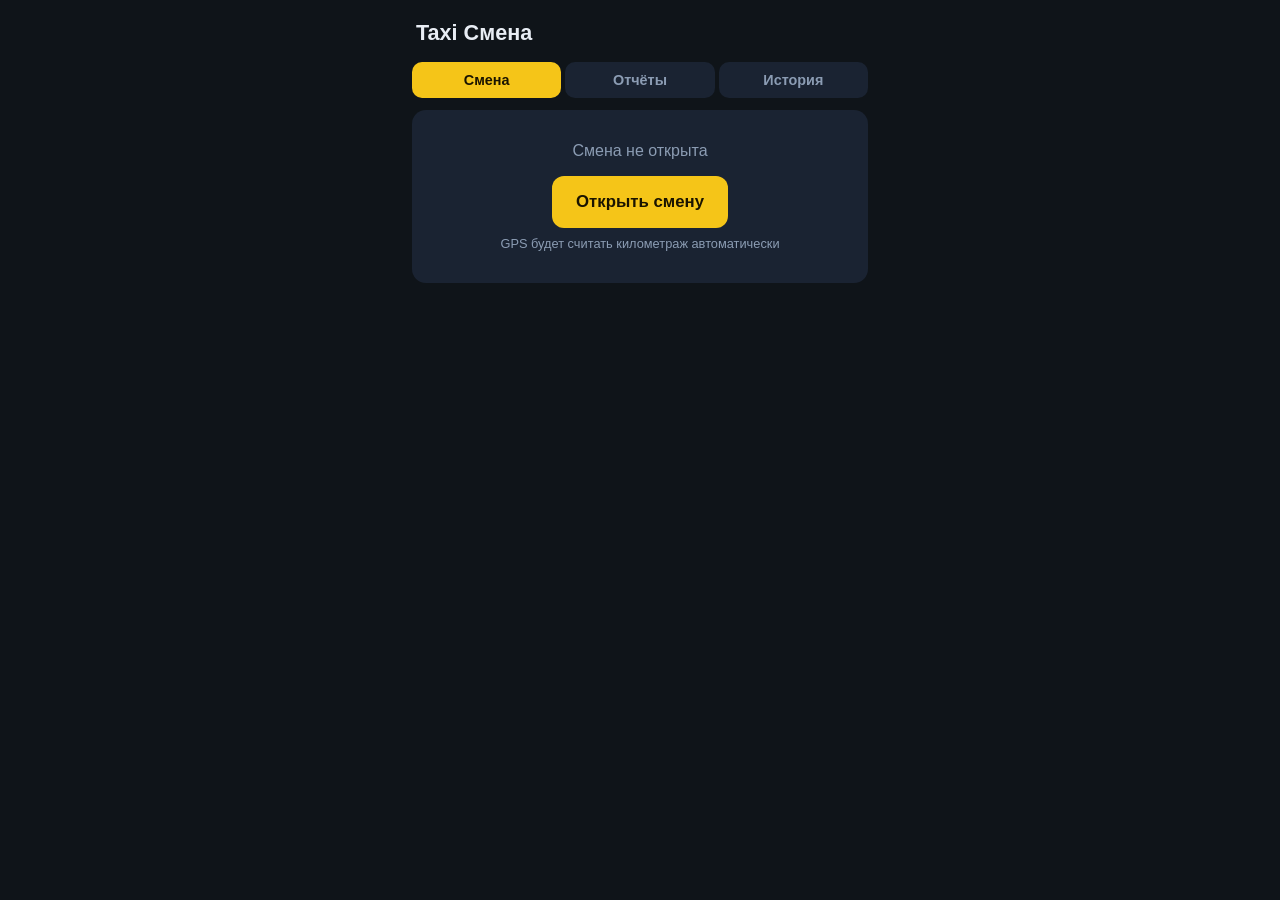
==== android/app/src/main/assets/index.html @ 208060b2 "Add Taxi Смена Android app and GitHub Actions APK build Co-authored-by: Cursor <cursoragent@cursor.c" ====
<!DOCTYPE html>
<html lang="ru">
<head>
  <meta charset="UTF-8">
  <meta name="viewport" content="width=device-width, initial-scale=1, maximum-scale=1, user-scalable=no, viewport-fit=cover">
  <meta name="theme-color" content="#f5c518">
  <title>Taxi Смена</title>
  <link rel="stylesheet" href="css/styles.css">
</head>
<body>
  <div id="app">
    <header class="header">
      <h1>Taxi Смена</h1>
      <div id="shift-badge" class="shift-badge hidden">Смена активна</div>
    </header>

    <nav class="tabs">
      <button class="tab active" data-tab="shift">Смена</button>
      <button class="tab" data-tab="reports">Отчёты</button>
      <button class="tab" data-tab="history">История</button>
    </nav>

    <main>
      <section id="tab-shift" class="tab-panel active">
        <div id="no-shift" class="card center">
          <p class="muted">Смена не открыта</p>
          <button id="btn-start-shift" class="btn btn-primary btn-lg">Открыть смену</button>
          <p class="hint">GPS будет считать километраж автоматически</p>
        </div>

        <div id="active-shift" class="hidden">
          <div class="card stats-grid">
            <div class="stat">
              <span class="stat-label">Пробег</span>
              <span id="live-km" class="stat-value">0.0 км</span>
            </div>
            <div class="stat">
              <span class="stat-label">Время</span>
              <span id="live-time" class="stat-value">0 мин</span>
            </div>
            <div class="stat">
              <span class="stat-label">Заработок</span>
              <span id="live-gross" class="stat-value accent">0 ₽</span>
            </div>
            <div class="stat">
              <span class="stat-label">Чистыми</span>
              <span id="live-net" class="stat-value">0 ₽</span>
            </div>
          </div>

          <div id="gps-status" class="gps-status">GPS: ожидание...</div>

          <div class="card">
            <h2>Новая поездка</h2>
            <form id="trip-form">
              <label>Сумма, ₽</label>
              <input type="number" id="trip-amount" inputmode="decimal" min="1" step="1" placeholder="450" required>
              <label>Способ оплаты</label>
              <div class="payment-btns">
                <label class="pay-btn"><input type="radio" name="payment" value="cash" checked><span>Нал</span></label>
                <label class="pay-btn"><input type="radio" name="payment" value="card"><span>Карта</span></label>
                <label class="pay-btn"><input type="radio" name="payment" value="app"><span>Приложение</span></label>
              </div>
              <p class="hint">Комиссия: −30 ₽ с каждого заказа</p>
              <button type="submit" class="btn btn-primary btn-block">Добавить поездку</button>
            </form>
          </div>

          <div class="card">
            <h2>Расход</h2>
            <form id="expense-form">
              <label>Категория</label>
              <select id="expense-category">
                <option value="fuel">Бензин</option>
                <option value="wash">Мойка</option>
                <option value="rent">Аренда авто</option>
                <option value="other">Прочее</option>
              </select>
              <label>Сумма, ₽</label>
              <input type="number" id="expense-amount" inputmode="decimal" min="1" step="1" placeholder="500" required>
              <label>Комментарий (необяз.)</label>
              <input type="text" id="expense-note" placeholder="АЗС Лукойл">
              <button type="submit" class="btn btn-secondary btn-block">Добавить расход</button>
            </form>
          </div>

          <div class="card">
            <h2>Поездки смены <span id="trip-count" class="badge">0</span></h2>
            <ul id="trip-list" class="list"></ul>
          </div>

          <div class="card">
            <h2>Расходы смены</h2>
            <ul id="expense-list" class="list"></ul>
          </div>

          <button id="btn-end-shift" class="btn btn-danger btn-block btn-lg">Закрыть смену</button>
        </div>
      </section>

      <section id="tab-reports" class="tab-panel">
        <div class="card">
          <h2>Период</h2>
          <div class="period-btns">
            <button class="period-btn active" data-period="today">Сегодня</button>
            <button class="period-btn" data-period="yesterday">Вчера</button>
            <button class="period-btn" data-period="week">Неделя</button>
            <button class="period-btn" data-period="month">Месяц</button>
            <button class="period-btn" data-period="custom">Свой</button>
          </div>
          <div id="custom-period" class="custom-period hidden">
            <label>С</label>
            <input type="date" id="period-from">
            <label>По</label>
            <input type="date" id="period-to">
            <button id="btn-apply-period" class="btn btn-secondary btn-block">Применить</button>
          </div>
        </div>
        <div id="report-content"></div>
      </section>

      <section id="tab-history" class="tab-panel">
        <div id="history-list" class="history-list"></div>
      </section>
    </main>
  </div>

  <div id="toast" class="toast hidden"></div>

  <script src="js/db.js"></script>
  <script src="js/gps.js"></script>
  <script src="js/reports.js"></script>
  <script src="js/app.js"></script>
</body>
</html>
---- android/app/src/main/assets/css/styles.css ----
*,
*::before,
*::after {
  box-sizing: border-box;
  margin: 0;
  padding: 0;
}

:root {
  --bg: #0f1419;
  --surface: #1a2332;
  --surface2: #243044;
  --text: #e8edf4;
  --muted: #8b9cb3;
  --accent: #f5c518;
  --accent-dim: #c9a012;
  --green: #3dd68c;
  --red: #f07178;
  --blue: #59c2ff;
  --radius: 14px;
  --safe-bottom: env(safe-area-inset-bottom, 0px);
}

html {
  font-size: 16px;
  -webkit-tap-highlight-color: transparent;
}

body {
  font-family: -apple-system, BlinkMacSystemFont, 'Segoe UI', Roboto, sans-serif;
  background: var(--bg);
  color: var(--text);
  min-height: 100dvh;
  padding-bottom: calc(16px + var(--safe-bottom));
  overscroll-behavior: none;
}

#app {
  max-width: 480px;
  margin: 0 auto;
}

.header {
  padding: 20px 16px 8px;
  display: flex;
  align-items: center;
  justify-content: space-between;
}

.header h1 {
  font-size: 1.35rem;
  font-weight: 700;
}

.shift-badge {
  background: var(--green);
  color: #0a1a10;
  font-size: 0.75rem;
  font-weight: 600;
  padding: 4px 10px;
  border-radius: 20px;
  animation: pulse 2s infinite;
}

@keyframes pulse {
  0%, 100% { opacity: 1; }
  50% { opacity: 0.7; }
}

.tabs {
  display: flex;
  gap: 4px;
  padding: 8px 12px 12px;
  position: sticky;
  top: 0;
  background: var(--bg);
  z-index: 10;
}

.tab {
  flex: 1;
  padding: 10px 8px;
  border: none;
  border-radius: 10px;
  background: var(--surface);
  color: var(--muted);
  font-size: 0.9rem;
  font-weight: 600;
  cursor: pointer;
}

.tab.active {
  background: var(--accent);
  color: #1a1400;
}

main {
  padding: 0 12px;
}

.tab-panel {
  display: none;
}

.tab-panel.active {
  display: block;
}

.card {
  background: var(--surface);
  border-radius: var(--radius);
  padding: 16px;
  margin-bottom: 12px;
}

.card.center {
  text-align: center;
  padding: 32px 16px;
}

.card h2 {
  font-size: 1rem;
  margin-bottom: 12px;
  display: flex;
  align-items: center;
  gap: 8px;
}

.muted {
  color: var(--muted);
  margin-bottom: 16px;
}

.hint {
  color: var(--muted);
  font-size: 0.8rem;
  margin-top: 8px;
}

.btn {
  border: none;
  border-radius: 12px;
  padding: 12px 20px;
  font-size: 1rem;
  font-weight: 600;
  cursor: pointer;
  transition: opacity 0.15s;
}

.btn:active {
  opacity: 0.8;
}

.btn-primary {
  background: var(--accent);
  color: #1a1400;
}

.btn-secondary {
  background: var(--surface2);
  color: var(--text);
}

.btn-danger {
  background: var(--red);
  color: #fff;
}

.btn-lg {
  padding: 16px 24px;
  font-size: 1.05rem;
}

.btn-block {
  width: 100%;
  margin-top: 12px;
}

label {
  display: block;
  font-size: 0.85rem;
  color: var(--muted);
  margin: 12px 0 6px;
}

label:first-child {
  margin-top: 0;
}

input[type='number'],
input[type='text'],
input[type='date'],
select {
  width: 100%;
  padding: 14px;
  border: 2px solid var(--surface2);
  border-radius: 12px;
  background: var(--bg);
  color: var(--text);
  font-size: 1.1rem;
  outline: none;
}

input:focus,
select:focus {
  border-color: var(--accent);
}

.payment-btns {
  display: flex;
  gap: 8px;
}

.pay-btn {
  flex: 1;
  margin: 0;
  cursor: pointer;
}

.pay-btn input {
  display: none;
}

.pay-btn span {
  display: block;
  text-align: center;
  padding: 12px 8px;
  border-radius: 12px;
  background: var(--surface2);
  color: var(--muted);
  font-weight: 600;
  font-size: 0.9rem;
  transition: all 0.15s;
}

.pay-btn input:checked + span {
  background: var(--accent);
  color: #1a1400;
}

.stats-grid {
  display: grid;
  grid-template-columns: 1fr 1fr;
  gap: 12px;
}

.stat {
  background: var(--surface2);
  border-radius: 12px;
  padding: 12px;
  text-align: center;
}

.stat-label {
  display: block;
  font-size: 0.75rem;
  color: var(--muted);
  margin-bottom: 4px;
}

.stat-value {
  font-size: 1.15rem;
  font-weight: 700;
}

.stat-value.accent {
  color: var(--accent);
}

.gps-status {
  text-align: center;
  font-size: 0.8rem;
  color: var(--muted);
  margin-bottom: 12px;
  padding: 8px;
  border-radius: 8px;
  background: var(--surface);
}

.gps-status.active {
  color: var(--green);
}

.gps-status.error {
  color: var(--red);
}

.badge {
  background: var(--surface2);
  color: var(--accent);
  font-size: 0.75rem;
  padding: 2px 8px;
  border-radius: 10px;
}

.list {
  list-style: none;
}

.list-item {
  display: flex;
  align-items: center;
  justify-content: space-between;
  padding: 12px 0;
  border-bottom: 1px solid var(--surface2);
}

.list-item:last-child {
  border-bottom: none;
}

.list-item-info {
  flex: 1;
}

.list-item-title {
  font-weight: 600;
}

.list-item-sub {
  font-size: 0.8rem;
  color: var(--muted);
  margin-top: 2px;
}

.list-item-amount {
  font-weight: 700;
  margin-right: 8px;
}

.list-item-amount.positive {
  color: var(--green);
}

.list-item-amount.negative {
  color: var(--red);
}

.btn-icon {
  background: none;
  border: none;
  color: var(--muted);
  font-size: 1.2rem;
  padding: 4px 8px;
  cursor: pointer;
}

.period-btns {
  display: flex;
  flex-wrap: wrap;
  gap: 8px;
}

.period-btn {
  padding: 8px 14px;
  border: none;
  border-radius: 20px;
  background: var(--surface2);
  color: var(--muted);
  font-size: 0.85rem;
  font-weight: 600;
  cursor: pointer;
}

.period-btn.active {
  background: var(--accent);
  color: #1a1400;
}

.custom-period {
  margin-top: 12px;
}

.report-section {
  margin-bottom: 16px;
}

.report-section h3 {
  font-size: 0.85rem;
  color: var(--muted);
  margin-bottom: 8px;
  text-transform: uppercase;
  letter-spacing: 0.05em;
}

.report-big {
  font-size: 2rem;
  font-weight: 800;
  color: var(--accent);
}

.report-grid {
  display: grid;
  grid-template-columns: 1fr 1fr;
  gap: 10px;
}

.report-item {
  background: var(--surface2);
  border-radius: 12px;
  padding: 12px;
}

.report-item-label {
  font-size: 0.75rem;
  color: var(--muted);
}

.report-item-value {
  font-size: 1.1rem;
  font-weight: 700;
  margin-top: 4px;
}

.report-item-value.green {
  color: var(--green);
}

.report-item-value.red {
  color: var(--red);
}

.daily-bar {
  display: flex;
  align-items: center;
  gap: 10px;
  padding: 8px 0;
  border-bottom: 1px solid var(--surface2);
}

.daily-bar:last-child {
  border-bottom: none;
}

.daily-date {
  width: 70px;
  font-size: 0.8rem;
  color: var(--muted);
}

.daily-bar-track {
  flex: 1;
  height: 8px;
  background: var(--surface2);
  border-radius: 4px;
  overflow: hidden;
}

.daily-bar-fill {
  height: 100%;
  background: var(--accent);
  border-radius: 4px;
}

.daily-amount {
  width: 80px;
  text-align: right;
  font-size: 0.85rem;
  font-weight: 600;
}

.history-item {
  background: var(--surface);
  border-radius: var(--radius);
  padding: 16px;
  margin-bottom: 10px;
  cursor: pointer;
}

.history-item:active {
  background: var(--surface2);
}

.history-header {
  display: flex;
  justify-content: space-between;
  align-items: center;
  margin-bottom: 8px;
}

.history-date {
  font-weight: 700;
}

.history-status {
  font-size: 0.75rem;
  padding: 2px 8px;
  border-radius: 10px;
}

.history-status.active {
  background: var(--green);
  color: #0a1a10;
}

.history-status.closed {
  background: var(--surface2);
  color: var(--muted);
}

.history-stats {
  display: flex;
  gap: 16px;
  font-size: 0.85rem;
  color: var(--muted);
}

.history-net {
  color: var(--accent);
  font-weight: 700;
}

.toast {
  position: fixed;
  bottom: calc(24px + var(--safe-bottom));
  left: 50%;
  transform: translateX(-50%);
  background: var(--surface2);
  color: var(--text);
  padding: 12px 24px;
  border-radius: 12px;
  font-size: 0.9rem;
  z-index: 100;
  box-shadow: 0 4px 20px rgba(0, 0, 0, 0.4);
  transition: opacity 0.3s;
}

.hidden {
  display: none !important;
}

.empty-state {
  text-align: center;
  color: var(--muted);
  padding: 32px 16px;
}

@media (max-width: 360px) {
  .stats-grid,
  .report-grid {
    grid-template-columns: 1fr;
  }
}
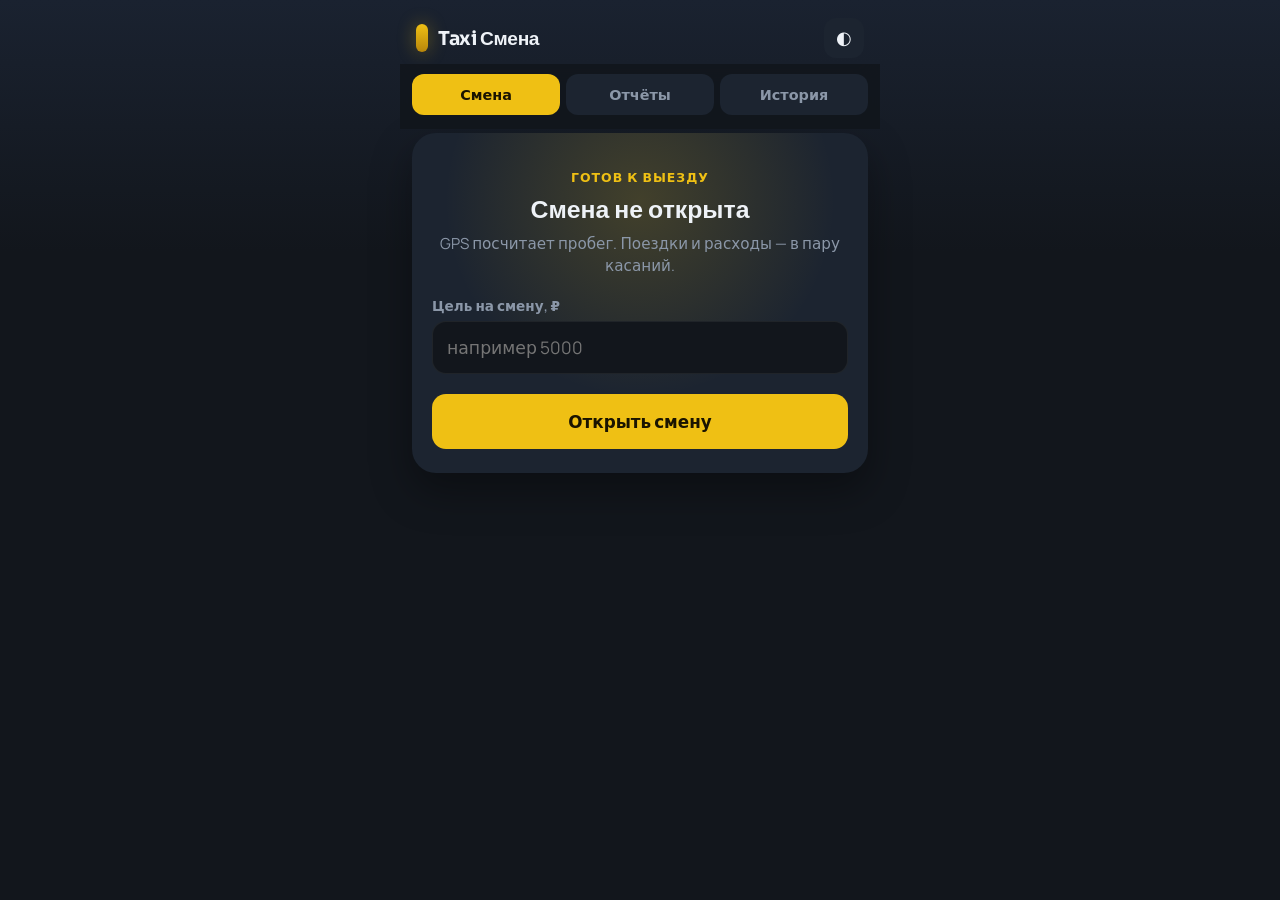
==== commit 79ab0254: "Improve UI: themes, shift summary, goals, quick amounts, modals Co-authored-by: Cursor <cursoragent@" ====
--- a/android/app/src/main/assets/index.html
+++ b/android/app/src/main/assets/index.html
@@ -1,17 +1,28 @@
 <!DOCTYPE html>
-<html lang="ru">
+<html lang="ru" data-theme="dark">
 <head>
   <meta charset="UTF-8">
   <meta name="viewport" content="width=device-width, initial-scale=1, maximum-scale=1, user-scalable=no, viewport-fit=cover">
-  <meta name="theme-color" content="#f5c518">
+  <meta name="theme-color" content="#12161c">
+  <meta name="apple-mobile-web-app-capable" content="yes">
+  <meta name="mobile-web-app-capable" content="yes">
   <title>Taxi Смена</title>
+  <link rel="manifest" href="manifest.json">
+  <link rel="icon" href="icons/icon-192.png">
+  <link rel="apple-touch-icon" href="icons/icon-192.png">
   <link rel="stylesheet" href="css/styles.css">
 </head>
 <body>
   <div id="app">
     <header class="header">
-      <h1>Taxi Смена</h1>
-      <div id="shift-badge" class="shift-badge hidden">Смена активна</div>
+      <div class="brand">
+        <span class="brand-mark" aria-hidden="true"></span>
+        <h1>Taxi Смена</h1>
+      </div>
+      <div class="header-actions">
+        <div id="shift-badge" class="shift-badge hidden">В смене</div>
+        <button id="btn-theme" class="icon-btn" type="button" aria-label="Тема" title="Тема">◐</button>
+      </div>
     </header>
 
     <nav class="tabs">
@@ -22,79 +33,84 @@
 
     <main>
       <section id="tab-shift" class="tab-panel active">
-        <div id="no-shift" class="card center">
-          <p class="muted">Смена не открыта</p>
-          <button id="btn-start-shift" class="btn btn-primary btn-lg">Открыть смену</button>
-          <p class="hint">GPS будет считать километраж автоматически</p>
+        <div id="no-shift" class="idle-screen">
+          <div class="idle-glow" aria-hidden="true"></div>
+          <p class="idle-kicker">Готов к выезду</p>
+          <h2 class="idle-title">Смена не открыта</h2>
+          <p class="idle-text">GPS посчитает пробег. Поездки и расходы — в пару касаний.</p>
+          <div class="goal-setup">
+            <label for="goal-input">Цель на смену, ₽</label>
+            <input type="number" id="goal-input" inputmode="numeric" min="0" step="100" placeholder="например 5000">
+          </div>
+          <button id="btn-start-shift" class="btn btn-primary btn-lg btn-block">Открыть смену</button>
         </div>
 
         <div id="active-shift" class="hidden">
-          <div class="card stats-grid">
-            <div class="stat">
+          <div class="hero-card">
+            <div class="hero-label">Чистыми сейчас</div>
+            <div id="live-net" class="hero-value">0 ₽</div>
+            <div class="hero-sub">
+              <span id="live-gross">0 ₽</span> валом
+              <span class="dot">·</span>
+              <span id="live-trips-count">0 поездок</span>
+            </div>
+            <div id="goal-block" class="goal-block hidden">
+              <div class="goal-row">
+                <span>Цель смены</span>
+                <span id="goal-text">0 / 0 ₽</span>
+              </div>
+              <div class="goal-track"><div id="goal-fill" class="goal-fill"></div></div>
+            </div>
+          </div>
+
+          <div class="stats-row">
+            <div class="stat-chip">
               <span class="stat-label">Пробег</span>
               <span id="live-km" class="stat-value">0.0 км</span>
             </div>
-            <div class="stat">
+            <div class="stat-chip">
               <span class="stat-label">Время</span>
               <span id="live-time" class="stat-value">0 мин</span>
             </div>
-            <div class="stat">
-              <span class="stat-label">Заработок</span>
-              <span id="live-gross" class="stat-value accent">0 ₽</span>
-            </div>
-            <div class="stat">
-              <span class="stat-label">Чистыми</span>
-              <span id="live-net" class="stat-value">0 ₽</span>
+            <div class="stat-chip">
+              <span class="stat-label">Комиссия</span>
+              <span id="live-commission" class="stat-value">0 ₽</span>
             </div>
           </div>
 
           <div id="gps-status" class="gps-status">GPS: ожидание...</div>
 
-          <div class="card">
-            <h2>Новая поездка</h2>
-            <form id="trip-form">
-              <label>Сумма, ₽</label>
-              <input type="number" id="trip-amount" inputmode="decimal" min="1" step="1" placeholder="450" required>
-              <label>Способ оплаты</label>
-              <div class="payment-btns">
-                <label class="pay-btn"><input type="radio" name="payment" value="cash" checked><span>Нал</span></label>
-                <label class="pay-btn"><input type="radio" name="payment" value="card"><span>Карта</span></label>
-                <label class="pay-btn"><input type="radio" name="payment" value="app"><span>Приложение</span></label>
-              </div>
-              <p class="hint">Комиссия: −30 ₽ с каждого заказа</p>
-              <button type="submit" class="btn btn-primary btn-block">Добавить поездку</button>
-            </form>
-          </div>
-
-          <div class="card">
-            <h2>Расход</h2>
-            <form id="expense-form">
-              <label>Категория</label>
-              <select id="expense-category">
-                <option value="fuel">Бензин</option>
-                <option value="wash">Мойка</option>
-                <option value="rent">Аренда авто</option>
-                <option value="other">Прочее</option>
-              </select>
-              <label>Сумма, ₽</label>
-              <input type="number" id="expense-amount" inputmode="decimal" min="1" step="1" placeholder="500" required>
-              <label>Комментарий (необяз.)</label>
-              <input type="text" id="expense-note" placeholder="АЗС Лукойл">
-              <button type="submit" class="btn btn-secondary btn-block">Добавить расход</button>
-            </form>
-          </div>
-
-          <div class="card">
-            <h2>Поездки смены <span id="trip-count" class="badge">0</span></h2>
+          <div class="action-row">
+            <button id="btn-open-trip" class="btn btn-primary action-btn" type="button">+ Поездка</button>
+            <button id="btn-open-expense" class="btn btn-secondary action-btn" type="button">+ Расход</button>
+          </div>
+
+          <div class="card soft">
+            <div class="card-head">
+              <h2>Последние поездки</h2>
+              <span id="trip-count" class="badge">0</span>
+            </div>
             <ul id="trip-list" class="list"></ul>
           </div>
 
-          <div class="card">
-            <h2>Расходы смены</h2>
+          <div class="card soft">
+            <div class="card-head">
+              <h2>Расходы</h2>
+            </div>
             <ul id="expense-list" class="list"></ul>
           </div>
 
-          <button id="btn-end-shift" class="btn btn-danger btn-block btn-lg">Закрыть смену</button>
+          <button id="btn-end-shift" class="btn btn-danger btn-block btn-lg" type="button">Закрыть смену</button>
+        </div>
+
+        <div id="shift-summary" class="summary-screen hidden">
+          <p class="summary-kicker">Смена закрыта</p>
+          <h2 class="summary-title">Итог смены</h2>
+          <div id="summary-net" class="summary-net">0 ₽</div>
+          <p class="summary-caption">чистыми</p>
+          <div id="summary-grid" class="summary-grid"></div>
+          <div id="summary-goal" class="summary-goal hidden"></div>
+          <button id="btn-summary-done" class="btn btn-primary btn-block btn-lg" type="button">Готово</button>
         </div>
       </section>
 
@@ -102,18 +118,18 @@
         <div class="card">
           <h2>Период</h2>
           <div class="period-btns">
-            <button class="period-btn active" data-period="today">Сегодня</button>
-            <button class="period-btn" data-period="yesterday">Вчера</button>
-            <button class="period-btn" data-period="week">Неделя</button>
-            <button class="period-btn" data-period="month">Месяц</button>
-            <button class="period-btn" data-period="custom">Свой</button>
+            <button class="period-btn active" data-period="today" type="button">Сегодня</button>
+            <button class="period-btn" data-period="yesterday" type="button">Вчера</button>
+            <button class="period-btn" data-period="week" type="button">Неделя</button>
+            <button class="period-btn" data-period="month" type="button">Месяц</button>
+            <button class="period-btn" data-period="custom" type="button">Свой</button>
           </div>
           <div id="custom-period" class="custom-period hidden">
             <label>С</label>
             <input type="date" id="period-from">
             <label>По</label>
             <input type="date" id="period-to">
-            <button id="btn-apply-period" class="btn btn-secondary btn-block">Применить</button>
+            <button id="btn-apply-period" class="btn btn-secondary btn-block" type="button">Применить</button>
           </div>
         </div>
         <div id="report-content"></div>
@@ -123,6 +139,75 @@
         <div id="history-list" class="history-list"></div>
       </section>
     </main>
+  </div>
+
+  <!-- Trip modal -->
+  <div id="modal-trip" class="modal hidden" role="dialog" aria-modal="true">
+    <div class="modal-backdrop" data-close="modal-trip"></div>
+    <div class="modal-sheet">
+      <div class="modal-handle"></div>
+      <h2>Новая поездка</h2>
+      <form id="trip-form">
+        <label>Сумма, ₽</label>
+        <input type="number" id="trip-amount" inputmode="decimal" min="1" step="1" placeholder="450" required>
+        <div class="quick-amounts" id="quick-amounts">
+          <button type="button" data-amount="150">150</button>
+          <button type="button" data-amount="200">200</button>
+          <button type="button" data-amount="250">250</button>
+          <button type="button" data-amount="300">300</button>
+          <button type="button" data-amount="500">500</button>
+          <button type="button" data-amount="550">550</button>
+        </div>
+        <label>Способ оплаты</label>
+        <div class="payment-btns">
+          <label class="pay-btn"><input type="radio" name="payment" value="cash" checked><span>Нал</span></label>
+          <label class="pay-btn"><input type="radio" name="payment" value="card"><span>Карта</span></label>
+          <label class="pay-btn"><input type="radio" name="payment" value="app"><span>Прилож.</span></label>
+        </div>
+        <p class="hint">Комиссия: −30 ₽ с заказа</p>
+        <div class="modal-actions">
+          <button type="button" class="btn btn-secondary" data-close="modal-trip">Отмена</button>
+          <button type="submit" class="btn btn-primary">Добавить</button>
+        </div>
+      </form>
+    </div>
+  </div>
+
+  <!-- Expense modal -->
+  <div id="modal-expense" class="modal hidden" role="dialog" aria-modal="true">
+    <div class="modal-backdrop" data-close="modal-expense"></div>
+    <div class="modal-sheet">
+      <div class="modal-handle"></div>
+      <h2>Расход</h2>
+      <form id="expense-form">
+        <label>Категория</label>
+        <div class="category-btns" id="expense-categories">
+          <label class="cat-btn"><input type="radio" name="expense-cat" value="fuel" checked><span>Бензин</span></label>
+          <label class="cat-btn"><input type="radio" name="expense-cat" value="wash"><span>Мойка</span></label>
+          <label class="cat-btn"><input type="radio" name="expense-cat" value="food"><span>Еда</span></label>
+          <label class="cat-btn"><input type="radio" name="expense-cat" value="parking"><span>Парковка</span></label>
+          <label class="cat-btn"><input type="radio" name="expense-cat" value="other"><span>Прочее</span></label>
+        </div>
+        <label>Сумма, ₽</label>
+        <input type="number" id="expense-amount" inputmode="decimal" min="1" step="1" placeholder="500" required>
+        <label>Комментарий (необяз.)</label>
+        <input type="text" id="expense-note" placeholder="АЗС Лукойл">
+        <div class="modal-actions">
+          <button type="button" class="btn btn-secondary" data-close="modal-expense">Отмена</button>
+          <button type="submit" class="btn btn-primary">Добавить</button>
+        </div>
+      </form>
+    </div>
+  </div>
+
+  <!-- History detail modal -->
+  <div id="modal-history" class="modal hidden" role="dialog" aria-modal="true">
+    <div class="modal-backdrop" data-close="modal-history"></div>
+    <div class="modal-sheet modal-sheet-tall">
+      <div class="modal-handle"></div>
+      <div id="history-detail"></div>
+      <button type="button" class="btn btn-secondary btn-block" data-close="modal-history">Закрыть</button>
+    </div>
   </div>
 
   <div id="toast" class="toast hidden"></div>
--- a/android/app/src/main/assets/css/styles.css
+++ b/android/app/src/main/assets/css/styles.css
@@ -1,3 +1,46 @@
+@font-face {
+  font-family: 'Manrope';
+  font-style: normal;
+  font-weight: 400;
+  font-display: swap;
+  src: url('fonts/manrope-latin-400-normal.woff2') format('woff2');
+}
+@font-face {
+  font-family: 'Manrope';
+  font-style: normal;
+  font-weight: 600;
+  font-display: swap;
+  src: url('fonts/manrope-latin-600-normal.woff2') format('woff2');
+}
+@font-face {
+  font-family: 'Manrope';
+  font-style: normal;
+  font-weight: 700;
+  font-display: swap;
+  src: url('fonts/manrope-latin-700-normal.woff2') format('woff2');
+}
+@font-face {
+  font-family: 'Manrope';
+  font-style: normal;
+  font-weight: 800;
+  font-display: swap;
+  src: url('fonts/manrope-latin-800-normal.woff2') format('woff2');
+}
+@font-face {
+  font-family: 'Sora';
+  font-style: normal;
+  font-weight: 600;
+  font-display: swap;
+  src: url('fonts/sora-latin-600-normal.woff2') format('woff2');
+}
+@font-face {
+  font-family: 'Sora';
+  font-style: normal;
+  font-weight: 700;
+  font-display: swap;
+  src: url('fonts/sora-latin-700-normal.woff2') format('woff2');
+}
+
 *,
 *::before,
 *::after {
@@ -6,19 +49,45 @@
   padding: 0;
 }
 
-:root {
-  --bg: #0f1419;
-  --surface: #1a2332;
-  --surface2: #243044;
-  --text: #e8edf4;
-  --muted: #8b9cb3;
-  --accent: #f5c518;
-  --accent-dim: #c9a012;
+:root,
+[data-theme='dark'] {
+  --bg: #12161c;
+  --bg-accent: #1a2230;
+  --surface: #1c2430;
+  --surface2: #2a3444;
+  --text: #eef2f7;
+  --muted: #8b97a8;
+  --accent: #efc014;
+  --accent-ink: #1a1400;
   --green: #3dd68c;
-  --red: #f07178;
-  --blue: #59c2ff;
-  --radius: 14px;
+  --red: #ff6b6b;
+  --blue: #5eb7ff;
+  --line: rgba(255, 255, 255, 0.06);
+  --shadow: 0 18px 40px rgba(0, 0, 0, 0.35);
+  --hero-glow: radial-gradient(120% 80% at 10% 0%, rgba(239, 192, 20, 0.22), transparent 55%);
+  --idle-glow: radial-gradient(circle at 50% 20%, rgba(239, 192, 20, 0.18), transparent 55%);
+  --radius: 18px;
   --safe-bottom: env(safe-area-inset-bottom, 0px);
+  --theme-color: #12161c;
+}
+
+[data-theme='light'] {
+  --bg: #eef2f6;
+  --bg-accent: #e3e9f0;
+  --surface: #ffffff;
+  --surface2: #e5ebf2;
+  --text: #15202b;
+  --muted: #5f6e7e;
+  --accent: #c99600;
+  --accent-ink: #1a1400;
+  --green: #1f9d64;
+  --red: #d64545;
+  --blue: #2f7fd1;
+  --line: rgba(21, 32, 43, 0.08);
+  --shadow: 0 14px 34px rgba(30, 45, 60, 0.1);
+  --hero-glow: radial-gradient(120% 80% at 10% 0%, rgba(201, 150, 0, 0.16), transparent 55%);
+  --idle-glow: radial-gradient(circle at 50% 20%, rgba(201, 150, 0, 0.14), transparent 55%);
+  --theme-color: #eef2f6;
 }
 
 html {
@@ -27,11 +96,12 @@
 }
 
 body {
-  font-family: -apple-system, BlinkMacSystemFont, 'Segoe UI', Roboto, sans-serif;
-  background: var(--bg);
+  font-family: 'Manrope', system-ui, sans-serif;
+  background:
+    linear-gradient(180deg, var(--bg-accent) 0%, var(--bg) 28%, var(--bg) 100%);
   color: var(--text);
   min-height: 100dvh;
-  padding-bottom: calc(16px + var(--safe-bottom));
+  padding-bottom: calc(20px + var(--safe-bottom));
   overscroll-behavior: none;
 }
 
@@ -41,24 +111,58 @@
 }
 
 .header {
-  padding: 20px 16px 8px;
+  padding: 18px 16px 6px;
   display: flex;
   align-items: center;
   justify-content: space-between;
+  gap: 12px;
+}
+
+.brand {
+  display: flex;
+  align-items: center;
+  gap: 10px;
+}
+
+.brand-mark {
+  width: 12px;
+  height: 28px;
+  border-radius: 999px;
+  background: linear-gradient(180deg, var(--accent), #b8860b);
+  box-shadow: 0 0 18px rgba(239, 192, 20, 0.35);
 }
 
 .header h1 {
-  font-size: 1.35rem;
-  font-weight: 700;
+  font-family: 'Sora', 'Manrope', sans-serif;
+  font-size: 1.2rem;
+  font-weight: 700;
+  letter-spacing: -0.02em;
+}
+
+.header-actions {
+  display: flex;
+  align-items: center;
+  gap: 8px;
+}
+
+.icon-btn {
+  width: 40px;
+  height: 40px;
+  border: none;
+  border-radius: 12px;
+  background: var(--surface);
+  color: var(--text);
+  font-size: 1.1rem;
+  cursor: pointer;
 }
 
 .shift-badge {
   background: var(--green);
-  color: #0a1a10;
-  font-size: 0.75rem;
-  font-weight: 600;
-  padding: 4px 10px;
-  border-radius: 20px;
+  color: #062214;
+  font-size: 0.72rem;
+  font-weight: 700;
+  padding: 6px 10px;
+  border-radius: 999px;
   animation: pulse 2s infinite;
 }
 
@@ -69,29 +173,31 @@
 
 .tabs {
   display: flex;
-  gap: 4px;
-  padding: 8px 12px 12px;
+  gap: 6px;
+  padding: 10px 12px 14px;
   position: sticky;
   top: 0;
-  background: var(--bg);
+  background: color-mix(in srgb, var(--bg) 88%, transparent);
+  backdrop-filter: blur(10px);
   z-index: 10;
 }
 
 .tab {
   flex: 1;
-  padding: 10px 8px;
+  padding: 11px 8px;
   border: none;
-  border-radius: 10px;
+  border-radius: 12px;
   background: var(--surface);
   color: var(--muted);
+  font-family: inherit;
   font-size: 0.9rem;
-  font-weight: 600;
+  font-weight: 700;
   cursor: pointer;
 }
 
 .tab.active {
   background: var(--accent);
-  color: #1a1400;
+  color: var(--accent-ink);
 }
 
 main {
@@ -100,10 +206,192 @@
 
 .tab-panel {
   display: none;
+  animation: fadeIn 0.25s ease;
 }
 
 .tab-panel.active {
   display: block;
+}
+
+@keyframes fadeIn {
+  from { opacity: 0; transform: translateY(6px); }
+  to { opacity: 1; transform: none; }
+}
+
+.idle-screen {
+  position: relative;
+  overflow: hidden;
+  text-align: center;
+  background: var(--surface);
+  border-radius: 24px;
+  padding: 36px 20px 24px;
+  box-shadow: var(--shadow);
+  margin-top: 4px;
+}
+
+.idle-glow {
+  position: absolute;
+  inset: 0;
+  background: var(--idle-glow);
+  pointer-events: none;
+}
+
+.idle-kicker {
+  position: relative;
+  color: var(--accent);
+  font-size: 0.78rem;
+  font-weight: 700;
+  letter-spacing: 0.08em;
+  text-transform: uppercase;
+  margin-bottom: 8px;
+}
+
+.idle-title {
+  position: relative;
+  font-family: 'Sora', sans-serif;
+  font-size: 1.55rem;
+  margin-bottom: 8px;
+}
+
+.idle-text {
+  position: relative;
+  color: var(--muted);
+  font-size: 0.95rem;
+  line-height: 1.45;
+  margin-bottom: 20px;
+}
+
+.goal-setup {
+  position: relative;
+  text-align: left;
+  margin-bottom: 8px;
+}
+
+.hero-card {
+  position: relative;
+  overflow: hidden;
+  background: var(--surface);
+  border-radius: 24px;
+  padding: 22px 18px 18px;
+  margin-bottom: 12px;
+  box-shadow: var(--shadow);
+}
+
+.hero-card::before {
+  content: '';
+  position: absolute;
+  inset: 0;
+  background: var(--hero-glow);
+  pointer-events: none;
+}
+
+.hero-label,
+.hero-value,
+.hero-sub,
+.goal-block {
+  position: relative;
+}
+
+.hero-label {
+  color: var(--muted);
+  font-size: 0.85rem;
+  font-weight: 600;
+}
+
+.hero-value {
+  font-family: 'Sora', sans-serif;
+  font-size: 2.4rem;
+  font-weight: 700;
+  letter-spacing: -0.03em;
+  margin: 4px 0 6px;
+  color: var(--accent);
+}
+
+.hero-sub {
+  color: var(--muted);
+  font-size: 0.9rem;
+}
+
+.dot {
+  margin: 0 4px;
+}
+
+.goal-block {
+  margin-top: 16px;
+}
+
+.goal-row {
+  display: flex;
+  justify-content: space-between;
+  font-size: 0.82rem;
+  color: var(--muted);
+  margin-bottom: 8px;
+}
+
+.goal-track {
+  height: 10px;
+  background: var(--surface2);
+  border-radius: 999px;
+  overflow: hidden;
+}
+
+.goal-fill {
+  height: 100%;
+  width: 0%;
+  background: linear-gradient(90deg, var(--accent), #ffe27a);
+  border-radius: 999px;
+  transition: width 0.35s ease;
+}
+
+.stats-row {
+  display: grid;
+  grid-template-columns: repeat(3, 1fr);
+  gap: 8px;
+  margin-bottom: 10px;
+}
+
+.stat-chip {
+  background: var(--surface);
+  border-radius: 16px;
+  padding: 12px 8px;
+  text-align: center;
+}
+
+.stat-label {
+  display: block;
+  font-size: 0.72rem;
+  color: var(--muted);
+  margin-bottom: 4px;
+}
+
+.stat-value {
+  font-size: 0.95rem;
+  font-weight: 700;
+}
+
+.gps-status {
+  text-align: center;
+  font-size: 0.8rem;
+  color: var(--muted);
+  margin-bottom: 12px;
+  padding: 8px 10px;
+  border-radius: 12px;
+  background: var(--surface);
+}
+
+.gps-status.active { color: var(--green); }
+.gps-status.error { color: var(--red); }
+
+.action-row {
+  display: grid;
+  grid-template-columns: 1.2fr 1fr;
+  gap: 10px;
+  margin-bottom: 14px;
+}
+
+.action-btn {
+  margin: 0;
+  min-height: 52px;
 }
 
 .card {
@@ -113,47 +401,53 @@
   margin-bottom: 12px;
 }
 
-.card.center {
-  text-align: center;
-  padding: 32px 16px;
+.card.soft {
+  box-shadow: none;
+  border: 1px solid var(--line);
+}
+
+.card-head {
+  display: flex;
+  align-items: center;
+  justify-content: space-between;
+  margin-bottom: 8px;
 }
 
 .card h2 {
-  font-size: 1rem;
+  font-size: 0.95rem;
+  font-weight: 700;
+}
+
+.muted {
+  color: var(--muted);
   margin-bottom: 12px;
-  display: flex;
-  align-items: center;
-  gap: 8px;
-}
-
-.muted {
-  color: var(--muted);
-  margin-bottom: 16px;
 }
 
 .hint {
   color: var(--muted);
   font-size: 0.8rem;
-  margin-top: 8px;
+  margin-top: 10px;
 }
 
 .btn {
   border: none;
-  border-radius: 12px;
-  padding: 12px 20px;
+  border-radius: 14px;
+  padding: 13px 18px;
+  font-family: inherit;
   font-size: 1rem;
-  font-weight: 600;
+  font-weight: 700;
   cursor: pointer;
-  transition: opacity 0.15s;
+  transition: transform 0.12s ease, opacity 0.15s;
 }
 
 .btn:active {
-  opacity: 0.8;
+  transform: scale(0.98);
+  opacity: 0.9;
 }
 
 .btn-primary {
   background: var(--accent);
-  color: #1a1400;
+  color: var(--accent-ink);
 }
 
 .btn-secondary {
@@ -162,12 +456,13 @@
 }
 
 .btn-danger {
-  background: var(--red);
-  color: #fff;
+  background: color-mix(in srgb, var(--red) 18%, var(--surface));
+  color: var(--red);
+  border: 1px solid color-mix(in srgb, var(--red) 35%, transparent);
 }
 
 .btn-lg {
-  padding: 16px 24px;
+  padding: 16px 22px;
   font-size: 1.05rem;
 }
 
@@ -181,6 +476,7 @@
   font-size: 0.85rem;
   color: var(--muted);
   margin: 12px 0 6px;
+  font-weight: 600;
 }
 
 label:first-child {
@@ -193,11 +489,12 @@
 select {
   width: 100%;
   padding: 14px;
-  border: 2px solid var(--surface2);
-  border-radius: 12px;
+  border: 1.5px solid var(--line);
+  border-radius: 14px;
   background: var(--bg);
   color: var(--text);
-  font-size: 1.1rem;
+  font-family: inherit;
+  font-size: 1.08rem;
   outline: none;
 }
 
@@ -206,91 +503,74 @@
   border-color: var(--accent);
 }
 
-.payment-btns {
-  display: flex;
+.quick-amounts {
+  display: grid;
+  grid-template-columns: repeat(3, 1fr);
   gap: 8px;
-}
-
-.pay-btn {
-  flex: 1;
+  margin-top: 10px;
+}
+
+.quick-amounts button {
+  border: none;
+  border-radius: 12px;
+  padding: 12px 8px;
+  background: var(--surface2);
+  color: var(--text);
+  font-family: inherit;
+  font-weight: 700;
+  font-size: 0.95rem;
+  cursor: pointer;
+}
+
+.quick-amounts button:active {
+  background: var(--accent);
+  color: var(--accent-ink);
+}
+
+.payment-btns,
+.category-btns {
+  display: flex;
+  flex-wrap: wrap;
+  gap: 8px;
+}
+
+.pay-btn,
+.cat-btn {
+  flex: 1 1 30%;
   margin: 0;
   cursor: pointer;
 }
 
-.pay-btn input {
+.pay-btn input,
+.cat-btn input {
   display: none;
 }
 
-.pay-btn span {
+.pay-btn span,
+.cat-btn span {
   display: block;
   text-align: center;
   padding: 12px 8px;
   border-radius: 12px;
   background: var(--surface2);
   color: var(--muted);
-  font-weight: 600;
-  font-size: 0.9rem;
-  transition: all 0.15s;
-}
-
-.pay-btn input:checked + span {
+  font-weight: 700;
+  font-size: 0.88rem;
+}
+
+.pay-btn input:checked + span,
+.cat-btn input:checked + span {
   background: var(--accent);
-  color: #1a1400;
-}
-
-.stats-grid {
-  display: grid;
-  grid-template-columns: 1fr 1fr;
-  gap: 12px;
-}
-
-.stat {
-  background: var(--surface2);
-  border-radius: 12px;
-  padding: 12px;
-  text-align: center;
-}
-
-.stat-label {
-  display: block;
-  font-size: 0.75rem;
-  color: var(--muted);
-  margin-bottom: 4px;
-}
-
-.stat-value {
-  font-size: 1.15rem;
-  font-weight: 700;
-}
-
-.stat-value.accent {
-  color: var(--accent);
-}
-
-.gps-status {
-  text-align: center;
-  font-size: 0.8rem;
-  color: var(--muted);
-  margin-bottom: 12px;
-  padding: 8px;
-  border-radius: 8px;
-  background: var(--surface);
-}
-
-.gps-status.active {
-  color: var(--green);
-}
-
-.gps-status.error {
-  color: var(--red);
+  color: var(--accent-ink);
 }
 
 .badge {
   background: var(--surface2);
   color: var(--accent);
   font-size: 0.75rem;
-  padding: 2px 8px;
-  border-radius: 10px;
+  font-weight: 700;
+  padding: 3px 8px;
+  border-radius: 999px;
 }
 
 .list {
@@ -301,8 +581,9 @@
   display: flex;
   align-items: center;
   justify-content: space-between;
+  gap: 8px;
   padding: 12px 0;
-  border-bottom: 1px solid var(--surface2);
+  border-bottom: 1px solid var(--line);
 }
 
 .list-item:last-child {
@@ -311,10 +592,11 @@
 
 .list-item-info {
   flex: 1;
+  min-width: 0;
 }
 
 .list-item-title {
-  font-weight: 600;
+  font-weight: 700;
 }
 
 .list-item-sub {
@@ -325,22 +607,17 @@
 
 .list-item-amount {
   font-weight: 700;
-  margin-right: 8px;
-}
-
-.list-item-amount.positive {
-  color: var(--green);
-}
-
-.list-item-amount.negative {
-  color: var(--red);
-}
+  white-space: nowrap;
+}
+
+.list-item-amount.positive { color: var(--green); }
+.list-item-amount.negative { color: var(--red); }
 
 .btn-icon {
   background: none;
   border: none;
   color: var(--muted);
-  font-size: 1.2rem;
+  font-size: 1.25rem;
   padding: 4px 8px;
   cursor: pointer;
 }
@@ -354,38 +631,36 @@
 .period-btn {
   padding: 8px 14px;
   border: none;
-  border-radius: 20px;
-  background: var(--surface2);
-  color: var(--muted);
+  border-radius: 999px;
+  background: var(--surface2);
+  color: var(--muted);
+  font-family: inherit;
   font-size: 0.85rem;
-  font-weight: 600;
+  font-weight: 700;
   cursor: pointer;
 }
 
 .period-btn.active {
   background: var(--accent);
-  color: #1a1400;
+  color: var(--accent-ink);
 }
 
 .custom-period {
   margin-top: 12px;
 }
 
-.report-section {
-  margin-bottom: 16px;
-}
-
 .report-section h3 {
-  font-size: 0.85rem;
-  color: var(--muted);
-  margin-bottom: 8px;
+  font-size: 0.8rem;
+  color: var(--muted);
+  margin-bottom: 10px;
   text-transform: uppercase;
-  letter-spacing: 0.05em;
+  letter-spacing: 0.06em;
 }
 
 .report-big {
-  font-size: 2rem;
-  font-weight: 800;
+  font-family: 'Sora', sans-serif;
+  font-size: 2.1rem;
+  font-weight: 700;
   color: var(--accent);
 }
 
@@ -397,7 +672,7 @@
 
 .report-item {
   background: var(--surface2);
-  border-radius: 12px;
+  border-radius: 14px;
   padding: 12px;
 }
 
@@ -407,30 +682,23 @@
 }
 
 .report-item-value {
-  font-size: 1.1rem;
+  font-size: 1.05rem;
   font-weight: 700;
   margin-top: 4px;
 }
 
-.report-item-value.green {
-  color: var(--green);
-}
-
-.report-item-value.red {
-  color: var(--red);
-}
+.report-item-value.green { color: var(--green); }
+.report-item-value.red { color: var(--red); }
 
 .daily-bar {
   display: flex;
   align-items: center;
   gap: 10px;
   padding: 8px 0;
-  border-bottom: 1px solid var(--surface2);
-}
-
-.daily-bar:last-child {
-  border-bottom: none;
-}
+  border-bottom: 1px solid var(--line);
+}
+
+.daily-bar:last-child { border-bottom: none; }
 
 .daily-date {
   width: 70px;
@@ -456,7 +724,7 @@
   width: 80px;
   text-align: right;
   font-size: 0.85rem;
-  font-weight: 600;
+  font-weight: 700;
 }
 
 .history-item {
@@ -465,10 +733,12 @@
   padding: 16px;
   margin-bottom: 10px;
   cursor: pointer;
+  border: 1px solid transparent;
+  transition: border-color 0.15s;
 }
 
 .history-item:active {
-  background: var(--surface2);
+  border-color: var(--accent);
 }
 
 .history-header {
@@ -484,13 +754,14 @@
 
 .history-status {
   font-size: 0.75rem;
-  padding: 2px 8px;
-  border-radius: 10px;
+  font-weight: 700;
+  padding: 3px 8px;
+  border-radius: 999px;
 }
 
 .history-status.active {
   background: var(--green);
-  color: #0a1a10;
+  color: #062214;
 }
 
 .history-status.closed {
@@ -500,7 +771,7 @@
 
 .history-stats {
   display: flex;
-  gap: 16px;
+  gap: 14px;
   font-size: 0.85rem;
   color: var(--muted);
 }
@@ -508,6 +779,139 @@
 .history-net {
   color: var(--accent);
   font-weight: 700;
+  margin-left: auto;
+}
+
+.summary-screen {
+  background: var(--surface);
+  border-radius: 24px;
+  padding: 28px 18px 20px;
+  text-align: center;
+  box-shadow: var(--shadow);
+  animation: fadeIn 0.3s ease;
+}
+
+.summary-kicker {
+  color: var(--green);
+  font-size: 0.78rem;
+  font-weight: 700;
+  letter-spacing: 0.08em;
+  text-transform: uppercase;
+}
+
+.summary-title {
+  font-family: 'Sora', sans-serif;
+  font-size: 1.4rem;
+  margin: 8px 0 4px;
+}
+
+.summary-net {
+  font-family: 'Sora', sans-serif;
+  font-size: 2.6rem;
+  font-weight: 700;
+  color: var(--accent);
+  letter-spacing: -0.03em;
+}
+
+.summary-caption {
+  color: var(--muted);
+  margin-bottom: 18px;
+}
+
+.summary-grid {
+  display: grid;
+  grid-template-columns: 1fr 1fr;
+  gap: 10px;
+  text-align: left;
+  margin-bottom: 14px;
+}
+
+.summary-item {
+  background: var(--surface2);
+  border-radius: 14px;
+  padding: 12px;
+}
+
+.summary-item span {
+  display: block;
+  font-size: 0.75rem;
+  color: var(--muted);
+}
+
+.summary-item strong {
+  display: block;
+  margin-top: 4px;
+  font-size: 1.05rem;
+}
+
+.summary-goal {
+  background: color-mix(in srgb, var(--accent) 14%, var(--surface2));
+  border-radius: 14px;
+  padding: 12px;
+  margin-bottom: 8px;
+  font-weight: 700;
+}
+
+.modal {
+  position: fixed;
+  inset: 0;
+  z-index: 50;
+  display: flex;
+  align-items: flex-end;
+  justify-content: center;
+}
+
+.modal-backdrop {
+  position: absolute;
+  inset: 0;
+  background: rgba(0, 0, 0, 0.5);
+  animation: fadeIn 0.2s ease;
+}
+
+.modal-sheet {
+  position: relative;
+  width: min(480px, 100%);
+  max-height: 92dvh;
+  overflow: auto;
+  background: var(--surface);
+  border-radius: 24px 24px 0 0;
+  padding: 10px 18px calc(18px + var(--safe-bottom));
+  box-shadow: var(--shadow);
+  animation: sheetUp 0.25s ease;
+}
+
+.modal-sheet-tall {
+  max-height: 88dvh;
+}
+
+@keyframes sheetUp {
+  from { transform: translateY(24px); opacity: 0.6; }
+  to { transform: none; opacity: 1; }
+}
+
+.modal-handle {
+  width: 42px;
+  height: 4px;
+  border-radius: 999px;
+  background: var(--surface2);
+  margin: 4px auto 14px;
+}
+
+.modal-sheet h2 {
+  font-family: 'Sora', sans-serif;
+  font-size: 1.2rem;
+  margin-bottom: 8px;
+}
+
+.modal-actions {
+  display: grid;
+  grid-template-columns: 1fr 1.2fr;
+  gap: 10px;
+  margin-top: 18px;
+}
+
+.modal-actions .btn {
+  margin: 0;
 }
 
 .toast {
@@ -515,14 +919,14 @@
   bottom: calc(24px + var(--safe-bottom));
   left: 50%;
   transform: translateX(-50%);
-  background: var(--surface2);
-  color: var(--text);
-  padding: 12px 24px;
-  border-radius: 12px;
+  background: var(--text);
+  color: var(--bg);
+  padding: 12px 22px;
+  border-radius: 14px;
   font-size: 0.9rem;
+  font-weight: 700;
   z-index: 100;
-  box-shadow: 0 4px 20px rgba(0, 0, 0, 0.4);
-  transition: opacity 0.3s;
+  box-shadow: var(--shadow);
 }
 
 .hidden {
@@ -532,12 +936,36 @@
 .empty-state {
   text-align: center;
   color: var(--muted);
-  padding: 32px 16px;
+  padding: 20px 12px;
+  font-size: 0.9rem;
+}
+
+.detail-net {
+  font-family: 'Sora', sans-serif;
+  font-size: 2rem;
+  font-weight: 700;
+  color: var(--accent);
+  margin: 4px 0 14px;
+}
+
+.detail-meta {
+  color: var(--muted);
+  font-size: 0.9rem;
+  margin-bottom: 14px;
 }
 
 @media (max-width: 360px) {
-  .stats-grid,
-  .report-grid {
+  .stats-row,
+  .report-grid,
+  .summary-grid {
     grid-template-columns: 1fr;
   }
-}
+
+  .hero-value {
+    font-size: 2rem;
+  }
+
+  .action-row {
+    grid-template-columns: 1fr;
+  }
+}
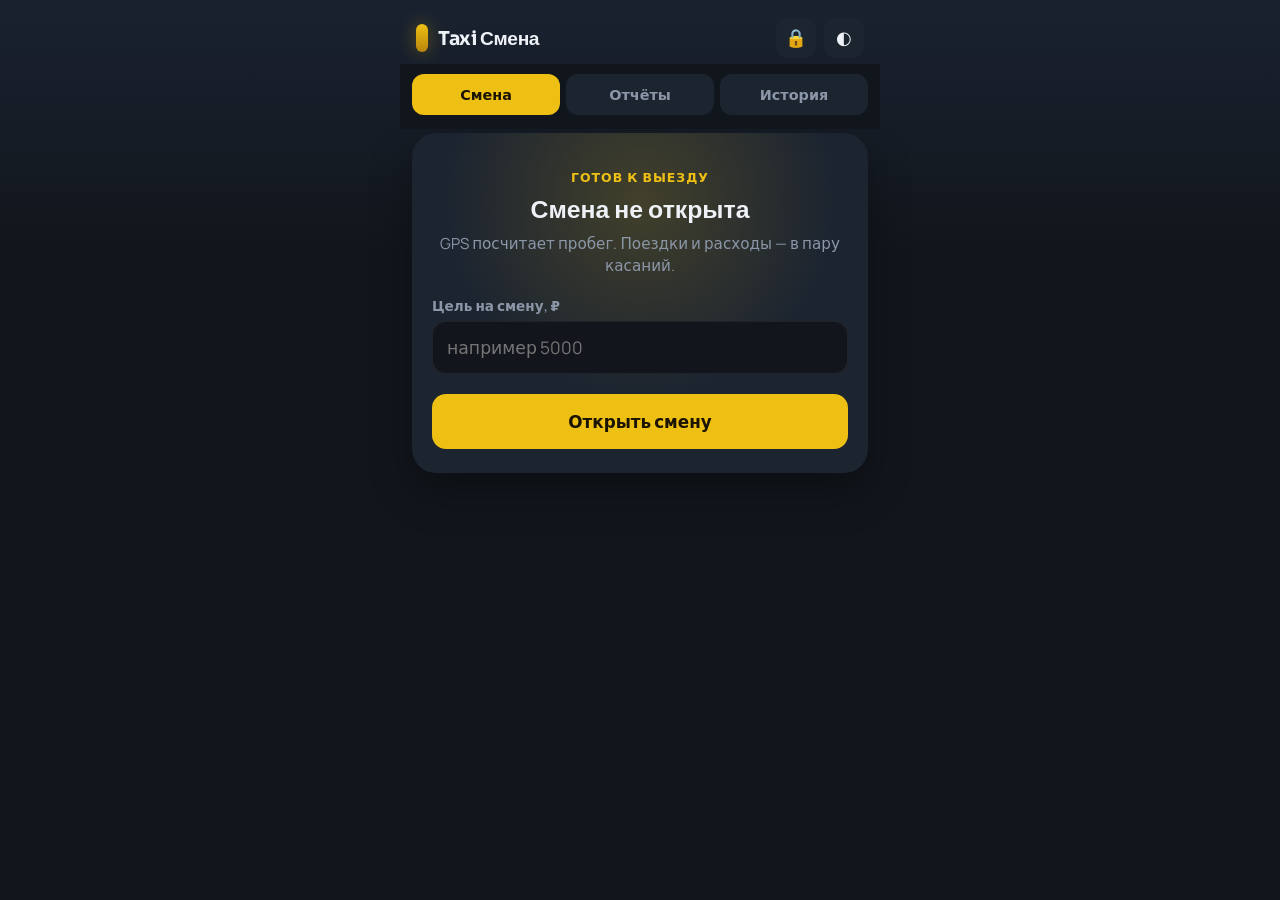
==== commit 8c2ceca4: "Add shift break, PIN lock, GPS track map, coin sound; fix hourly rate Co-authored-by: Cursor <cursor" ====
--- a/android/app/src/main/assets/index.html
+++ b/android/app/src/main/assets/index.html
@@ -13,6 +13,31 @@
   <link rel="stylesheet" href="css/styles.css">
 </head>
 <body>
+  <div id="lock-screen" class="lock-screen hidden">
+    <div class="lock-card">
+      <p class="lock-kicker">Taxi Смена</p>
+      <h2 id="lock-title">Введите пин-код</h2>
+      <div id="lock-dots" class="lock-dots">
+        <span></span><span></span><span></span><span></span>
+      </div>
+      <p id="lock-error" class="lock-error hidden">Неверный код</p>
+      <div class="pin-pad" id="pin-pad">
+        <button type="button" data-pin="1">1</button>
+        <button type="button" data-pin="2">2</button>
+        <button type="button" data-pin="3">3</button>
+        <button type="button" data-pin="4">4</button>
+        <button type="button" data-pin="5">5</button>
+        <button type="button" data-pin="6">6</button>
+        <button type="button" data-pin="7">7</button>
+        <button type="button" data-pin="8">8</button>
+        <button type="button" data-pin="9">9</button>
+        <button type="button" data-pin="clear" class="pin-muted">C</button>
+        <button type="button" data-pin="0">0</button>
+        <button type="button" data-pin="ok" class="pin-ok">OK</button>
+      </div>
+    </div>
+  </div>
+
   <div id="app">
     <header class="header">
       <div class="brand">
@@ -21,6 +46,7 @@
       </div>
       <div class="header-actions">
         <div id="shift-badge" class="shift-badge hidden">В смене</div>
+        <button id="btn-pin" class="icon-btn" type="button" aria-label="Пин-код" title="Пин-код">🔒</button>
         <button id="btn-theme" class="icon-btn" type="button" aria-label="Тема" title="Тема">◐</button>
       </div>
     </header>
@@ -46,11 +72,13 @@
         </div>
 
         <div id="active-shift" class="hidden">
+          <div id="pause-banner" class="pause-banner hidden">Перерыв — GPS и время на паузе</div>
+
           <div class="hero-card">
             <div class="hero-label">Чистыми сейчас</div>
             <div id="live-net" class="hero-value">0 ₽</div>
             <div class="hero-sub">
-              <span id="live-gross">0 ₽</span> валом
+              <span id="live-gross">0 ₽</span> всего
               <span class="dot">·</span>
               <span id="live-trips-count">0 поездок</span>
             </div>
@@ -83,6 +111,11 @@
           <div class="action-row">
             <button id="btn-open-trip" class="btn btn-primary action-btn" type="button">+ Поездка</button>
             <button id="btn-open-expense" class="btn btn-secondary action-btn" type="button">+ Расход</button>
+          </div>
+
+          <div class="action-row secondary-actions">
+            <button id="btn-pause" class="btn btn-secondary action-btn" type="button">Перерыв</button>
+            <button id="btn-show-map" class="btn btn-secondary action-btn" type="button">Карта</button>
           </div>
 
           <div class="card soft">
@@ -110,6 +143,11 @@
           <p class="summary-caption">чистыми</p>
           <div id="summary-grid" class="summary-grid"></div>
           <div id="summary-goal" class="summary-goal hidden"></div>
+          <div class="card soft map-card">
+            <h2>Маршрут смены</h2>
+            <canvas id="summary-map" class="track-canvas" width="400" height="220"></canvas>
+            <p id="summary-map-empty" class="empty-state hidden">Мало GPS-точек для карты</p>
+          </div>
           <button id="btn-summary-done" class="btn btn-primary btn-block btn-lg" type="button">Готово</button>
         </div>
       </section>
@@ -141,7 +179,6 @@
     </main>
   </div>
 
-  <!-- Trip modal -->
   <div id="modal-trip" class="modal hidden" role="dialog" aria-modal="true">
     <div class="modal-backdrop" data-close="modal-trip"></div>
     <div class="modal-sheet">
@@ -173,7 +210,6 @@
     </div>
   </div>
 
-  <!-- Expense modal -->
   <div id="modal-expense" class="modal hidden" role="dialog" aria-modal="true">
     <div class="modal-backdrop" data-close="modal-expense"></div>
     <div class="modal-sheet">
@@ -200,13 +236,41 @@
     </div>
   </div>
 
-  <!-- History detail modal -->
   <div id="modal-history" class="modal hidden" role="dialog" aria-modal="true">
     <div class="modal-backdrop" data-close="modal-history"></div>
     <div class="modal-sheet modal-sheet-tall">
       <div class="modal-handle"></div>
       <div id="history-detail"></div>
       <button type="button" class="btn btn-secondary btn-block" data-close="modal-history">Закрыть</button>
+    </div>
+  </div>
+
+  <div id="modal-map" class="modal hidden" role="dialog" aria-modal="true">
+    <div class="modal-backdrop" data-close="modal-map"></div>
+    <div class="modal-sheet">
+      <div class="modal-handle"></div>
+      <h2>Маршрут смены</h2>
+      <canvas id="live-map" class="track-canvas" width="400" height="260"></canvas>
+      <p id="live-map-empty" class="empty-state hidden">Пока мало точек — поезжай, карта появится</p>
+      <p class="hint">Карта без интернета: линия по GPS. На перерыве GPS не крутится — батарея отдыхает.</p>
+      <button type="button" class="btn btn-secondary btn-block" data-close="modal-map">Закрыть</button>
+    </div>
+  </div>
+
+  <div id="modal-pin" class="modal hidden" role="dialog" aria-modal="true">
+    <div class="modal-backdrop" data-close="modal-pin"></div>
+    <div class="modal-sheet">
+      <div class="modal-handle"></div>
+      <h2>Пин-код</h2>
+      <p class="hint" id="pin-hint">4 цифры. Защита при открытии приложения.</p>
+      <label>Новый пин-код</label>
+      <input type="password" id="pin-new" inputmode="numeric" maxlength="4" placeholder="••••" pattern="[0-9]*">
+      <label>Ещё раз</label>
+      <input type="password" id="pin-confirm" inputmode="numeric" maxlength="4" placeholder="••••" pattern="[0-9]*">
+      <div class="modal-actions">
+        <button type="button" id="btn-pin-remove" class="btn btn-secondary">Снять</button>
+        <button type="button" id="btn-pin-save" class="btn btn-primary">Сохранить</button>
+      </div>
     </div>
   </div>
 
--- a/android/app/src/main/assets/css/styles.css
+++ b/android/app/src/main/assets/css/styles.css
@@ -969,3 +969,132 @@
     grid-template-columns: 1fr;
   }
 }
+
+/* --- lock / pause / map --- */
+.lock-screen {
+  position: fixed;
+  inset: 0;
+  z-index: 200;
+  display: flex;
+  align-items: center;
+  justify-content: center;
+  padding: 20px;
+  background:
+    radial-gradient(circle at 50% 20%, rgba(239, 192, 20, 0.16), transparent 50%),
+    var(--bg);
+}
+
+.lock-card {
+  width: min(360px, 100%);
+  background: var(--surface);
+  border-radius: 24px;
+  padding: 28px 20px 22px;
+  text-align: center;
+  box-shadow: var(--shadow);
+}
+
+.lock-kicker {
+  color: var(--accent);
+  font-size: 0.75rem;
+  font-weight: 700;
+  letter-spacing: 0.08em;
+  text-transform: uppercase;
+}
+
+.lock-card h2 {
+  font-family: 'Sora', sans-serif;
+  font-size: 1.25rem;
+  margin: 8px 0 18px;
+}
+
+.lock-dots {
+  display: flex;
+  justify-content: center;
+  gap: 12px;
+  margin-bottom: 12px;
+}
+
+.lock-dots span {
+  width: 12px;
+  height: 12px;
+  border-radius: 50%;
+  border: 2px solid var(--muted);
+}
+
+.lock-dots span.filled {
+  background: var(--accent);
+  border-color: var(--accent);
+}
+
+.lock-error {
+  color: var(--red);
+  font-size: 0.85rem;
+  font-weight: 700;
+  margin-bottom: 8px;
+}
+
+.pin-pad {
+  display: grid;
+  grid-template-columns: repeat(3, 1fr);
+  gap: 10px;
+  margin-top: 12px;
+}
+
+.pin-pad button {
+  height: 56px;
+  border: none;
+  border-radius: 16px;
+  background: var(--surface2);
+  color: var(--text);
+  font-family: inherit;
+  font-size: 1.25rem;
+  font-weight: 700;
+  cursor: pointer;
+}
+
+.pin-pad button:active {
+  transform: scale(0.97);
+}
+
+.pin-pad .pin-ok {
+  background: var(--accent);
+  color: var(--accent-ink);
+}
+
+.pin-pad .pin-muted {
+  color: var(--muted);
+}
+
+.pause-banner {
+  background: color-mix(in srgb, var(--blue) 18%, var(--surface));
+  color: var(--blue);
+  border: 1px solid color-mix(in srgb, var(--blue) 35%, transparent);
+  border-radius: 14px;
+  padding: 10px 12px;
+  text-align: center;
+  font-size: 0.88rem;
+  font-weight: 700;
+  margin-bottom: 10px;
+}
+
+.shift-badge.paused {
+  background: var(--blue);
+  color: #041018;
+  animation: none;
+}
+
+.secondary-actions {
+  margin-bottom: 14px;
+}
+
+.track-canvas {
+  width: 100%;
+  height: auto;
+  border-radius: 14px;
+  display: block;
+  background: var(--surface2);
+}
+
+.map-card h2 {
+  margin-bottom: 10px;
+}
